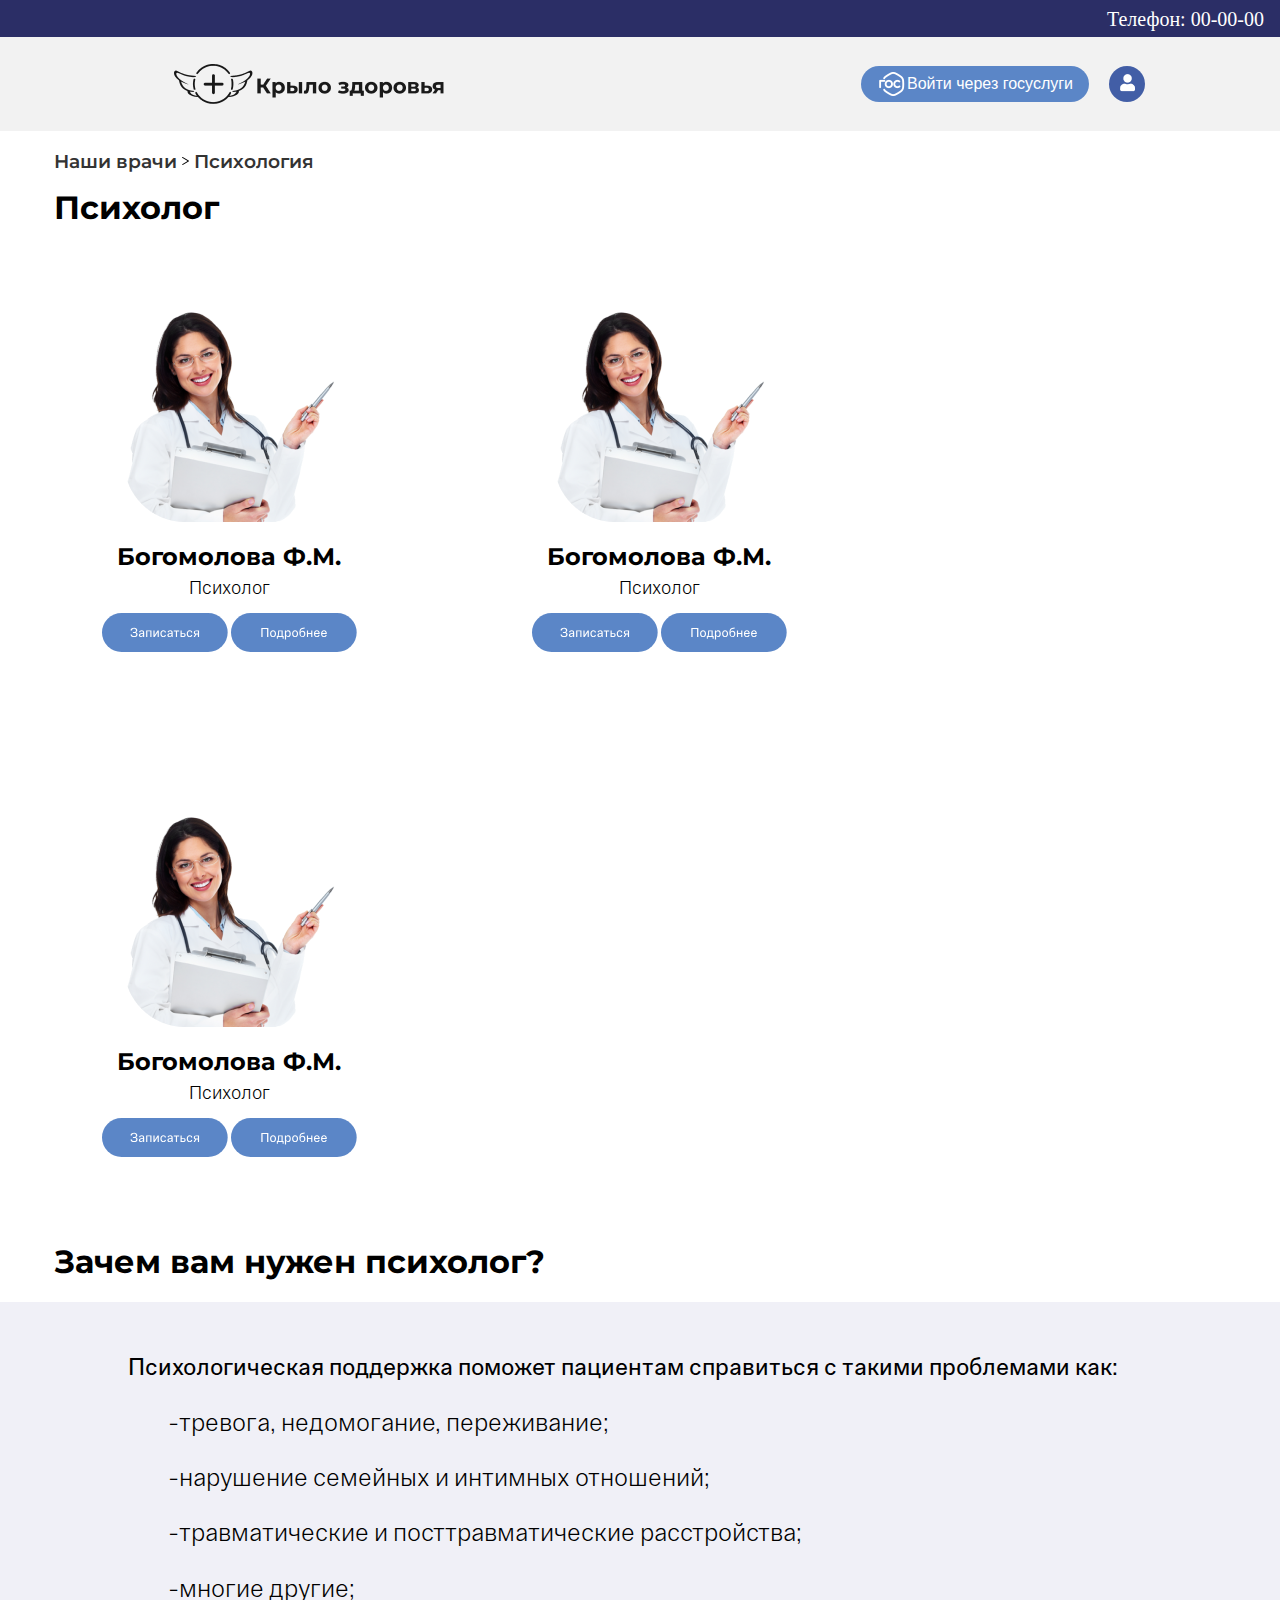
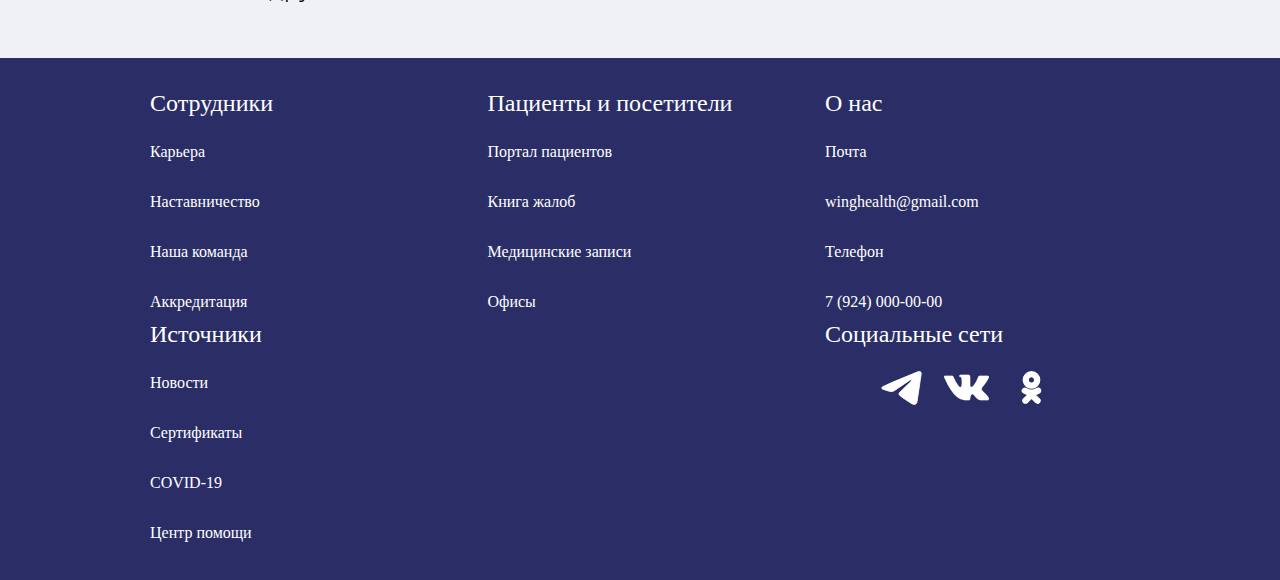
==== код/index2.html @ 6f48ab4c "Add files via upload" ====
<!DOCTYPE html>
<html lang="ru">
<head>
    <meta charset="UTF-8">
    <meta name="viewport" content="width=device-width, initial-scale=1.0">
    <title>Психология</title>
    <link rel="stylesheet" href="./style2.css">
    <link rel="stylesheet" href="./footer.css" />
    <link rel="stylesheet" href="./header.css" />
    <link rel="icon" href="./images/icooo.png" type="image/x-icon">
</head>
<body>
  <header class="header">
    <div class="header__phone-number">
      <span>Телефон: 00-00-00</span>
    </div>
    <section class="header__buttons">
      <img class="header__logo" src="./images/logo.png" alt="error" />
      <section class="header__buttons__right">
        <button class="button header__gosu-login">
          <img src="./images/gosu.svg" alt="error" />
          Войти через госуслуги
        </button>
        <button class="button header__login">
          <img src="./images/account.png" alt="error" />
        </button>
      </section>
    </section>
  </header>
    
    <main>
        <nav>
            <h3>Наши врачи</h3>
            <img src="./svg/arrow.svg">
            <h3>Психология</h3>
        </nav>
        <div class="Main_span">
            <h1>Психолог</h1>
        </div>
        <div class="doctors">
            <div class="doctors_one">
                <div class="doctors_one__image">
                    <img src="./images/dr.png">
                </div>
                <div class="doctors_one__spans">
                    <h2>Богомолова Ф.М.</h2>
                    <p id="psy">Психолог</p>
                </div>
                <div class="doctors_one__buttons">
                    <img src="./svg/write.svg" id="button">
                    <img src="./svg/more.svg" id="button">
                </div>
            </div>
            <div class="doctors_two">
                <div class="doctors_two__image">
                    <img src="./images/dr.png">
                </div>
                <div class="doctors_two__spans">
                    <h2>Богомолова Ф.М.</h2>
                    <p id="psy">Психолог</p>
                </div>
                <div class="doctors_two__buttons">
                    <img src="./svg/write.svg" id="button">
                    <img src="./svg/more.svg" id="button">
                </div>
            </div>
            <div class="doctors_three">
                <div class="doctors_three__image">
                    <img src="./images/dr.png">
                </div>
                <div class="doctors_three__spans">
                    <h2>Богомолова Ф.М.</h2>
                    <p id="psy">Психолог</p>
                </div>
                <div class="doctors_three__buttons">
                    <img src="./svg/write.svg" id="button">
                    <img src="./svg/more.svg" id="button">
                </div>
            </div>
        </div>
        <div class="Main1">
            <div class="Main1_span1">
                <h1>Зачем вам нужен психолог?</h1>
            </div>
            <div class="Main1_why">
                <h2 id="bigtext">Психологическая поддержка поможет пациентам справиться с такими проблемами как:</h2>
                <div class="Main1_why__order">
                    <ul>-тревога, недомогание, переживание;</ul>
                    <ul>-нарушение семейных и интимных отношений; </ul>
                    <ul>-травматические и посттравматические расстройства;</ul>
                    <ul>-многие другие;</ul>
                </div>
            </div>
        </div>
    </main>

    <footer class="footer">
        <section class="footer__links">
          <section class="links__block">
            <h3>Сотрудники</h3>
            <a href="">Карьера</a>
            <a href="">Наставничество</a>
            <a href="">Наша команда</a>
            <a href="">Аккредитация</a>
          </section>
          <section class="links__block">
            <h3>Пациенты и посетители</h3>
            <a href="">Портал пациентов</a>
            <a href="">Книга жалоб</a>
            <a href="">Медицинские записи</a>
            <a href="">Офисы</a>
          </section>
          <section class="links__block">
            <h3>О нас</h3>
            <span>Почта</span>
            <a href="">winghealth@gmail.com</a>
            <span>Телефон</span>
            <a href="">7 (924) 000-00-00</a>
          </section>
          <section class="links__block">
            <h3>Источники</h3>
            <a href="">Новости</a>
            <a href="">Сертификаты</a>
            <a href="">COVID-19</a>
            <a href="">Центр помощи</a>
          </section>
          <section class="links__block">
            <h3>Социальные сети</h3>
            <nav>
              <img src="./images/tg.svg" alt="error" />
              <img src="./images/vk.svg" alt="error" />
              <img src="./images/ok.svg" alt="error" />
            </nav>
          </section>
        </section>
      </footer>
</body>
</html>
---- код/style2.css ----
@font-face{
    font-family: MonsterattS;
    src: url("./fonts/Montserrat-SemiBold.ttf");
}
@font-face {
    font-family: MonsterattB;
    src: url("./fonts/Montserrat-Bold.ttf");
}
@font-face{
    font-family: FounderR;
    src: url("./fonts/Founder-Regular-BF64d30a7d71317.otf");
}
@font-face {
    font-family: FounderL;
    src: url('./fonts/Founder-Light-BF64d30a7d65af2.otf');
}
html{
    min-width: 680px;
}
body {
    font-family: Montserrat;
    margin: 0;
}
.button {
    transition: all 0.05s;
  }
  
  .button:hover {
    background-color: #b6baf9;
    cursor: pointer;
  }
  
  .button:active {
    transform: scale(0.98, 0.98);
  }
  
nav{
  display: flex;
  justify-content: flex-start;
  gap: 5px;
  font-family: "MonsterattS";
  color: #333333;
  margin-left: 6vh;
  font-size: 20;
}
.Main_span{
    font-family: "MonsterattB";
  color: #000000;
  margin-left: 6vh;
  font-size: 32;
  margin-top: -25px;
}

.doctors{
    margin-right: 9vh;
    margin-left: 6vh;
    display: flex;
    flex-wrap: wrap;
    gap: 80px;
    margin-top: 35px;
}
.doctors_one{
    padding-top: 50px;
    padding-bottom: 25px;
    display: flex;
    flex-direction: column;
    background-color: rgb(255, 255, 255);
    width: 350px;
    height: 350px;
    border: #000000;
    border-width: px;
    align-items: center;
}

.doctors_one__image{
    display: flex;
    align-items: center;
    
}

.doctors_one__spans{
    display: flex;
    flex-direction: column;
    align-items: center;
    font-family: 'MonsterattB';
}
#psy{
    position: relative;
    margin-top: -15px;
    font-family: 'FounderL';
    font-size: 14pt;
}
.doctors_one__buttons{
    display: flex;
    margin-top: -5px;
    gap: 3px;
}
.doctors_one:hover {
    box-shadow: 5px 5px 15px rgb(211, 211, 211);
  }
.doctors_one:active{
    transform: scale(0.9);
  }
  .doctors_two:active{
    transform: scale(0.9);
  }
  .doctors_three:active{
    transform: scale(0.9);
  }
.doctors_one__spans h2:hover{
    text-decoration: underline;
    text-decoration-thickness: 0;
}
#button:hover {
    filter: brightness(105%);
    cursor: pointer;
  }
.doctors_two{
    padding-top: 50px;
    padding-bottom: 25px;
    display: flex;
    flex-direction: column;
    background-color: rgb(255, 255, 255);
    width: 350px;
    height: 350px;
    border: #000000;
    align-items: center;
}

.doctors_two__image{
    display: flex;
    align-items: center;
    
}

.doctors_two__spans{
    display: flex;
    flex-direction: column;
    align-items: center;
    font-family: 'MonsterattB';
}

.doctors_two__buttons{
    display: flex;
    margin-top: -5px;
    gap: 3px;
}
.doctors_two:hover {
    box-shadow: 5px 5px 15px rgb(211, 211, 211);
  }
.doctors_two__spans h2:hover{
    text-decoration: underline;
    text-decoration-thickness: 0;
}
.doctors_three{
    padding-top: 50px;
    padding-bottom: 25px;
    display: flex;
    flex-direction: column;
    background-color: rgb(255, 255, 255);
    width: 350px;
    height: 350px;
    border: #000000;
    align-items: center;
}

.doctors_three__image{
    display: flex;
    align-items: center;
    
}

.doctors_three__spans{
    display: flex;
    flex-direction: column;
    align-items: center;
    font-family: 'MonsterattB';
}

.doctors_three__buttons{
    display: flex;
    margin-top: -5px;
    gap: 3px;
}
.doctors_three:hover {
    box-shadow: 5px 5px 15px rgb(211, 211, 211);
  }
.doctors_three__spans h2:hover{
    text-decoration: underline;
    text-decoration-thickness: 0;
}
.Main1_span1{
    font-family: "MonsterattB";
  color: #000000;
  margin-left: 6vh;
  font-size: 32;
  margin-top: 50px;
}
.Main1_why{
    background-color: #F0F0F7;
    width: 100%;
    box-sizing: border-box;
    padding: 30px;
    padding-left: 10%;
}
#bigtext{
    font-family: 'FounderR';
    font-weight: 300;
    font-size: 18pt;
}
.Main1_why__order{
    justify-content: space-between;
    font-family: 'FounderL';
    font-size: 9pt;
}
ul{
    font-family: 'FounderL';
    font-size: 19pt;
}
@media (min-height: 870px) and (max-height: 1867px){
    .Main1_why{
        justify-content: left;
    }
}
nav h3:hover{
    text-decoration: underline;
    text-decoration-thickness: 0;
    cursor: pointer;
}
---- код/footer.css ----
.footer {
  display: flex;
  flex-direction: column;
  width: 100%;
}

.footer__needs {
  align-items: center;
  justify-content: center;
  min-height: 345px;
  height: fit-content;
  background-color: #425ea6;
  display: flex;
  flex-direction: column;
  justify-content: space-between;
}

.footer__needs__top {
  display: flex;
  flex-direction: row;
  width: 80%;
  justify-content: space-between;
  margin-top: 32px;
}

.footer__needs__top div {
  text-align: end;
  color: #fff;
}

.footer__needs__top div span {
  font-size: 24px;
  font-weight: 400;
  line-height: 35px;
  letter-spacing: 0em;
  text-align: right;
}

.footer__needs__top div h3 {
  margin: 0;
  font-size: 32px;
  font-weight: 400;
  line-height: 35px;
  letter-spacing: 0em;
  text-align: right;
}

.footer__needs__buttom {
  width: fit-content;
  max-width: 90%;
  display: flex;
  flex-direction: column;
}

.footer__needs__buttom nav {
  display: flex;
  flex-wrap: wrap;
  gap: 18px;
  margin-bottom: 63px;
}

.footer__needs__buttom nav button {
  width: 176px;
  height: 70px;
  background-color: #2b2e66;
  color: #fff;
  border: 0;
  border-radius: 5px;

  font-size: 16px;
  font-weight: 400;
  line-height: 22px;
  letter-spacing: 0em;
  text-align: center;
}

.footer__needs__buttom h3 {
  color: #fff;
  font-size: 22px;
  font-weight: 700;
  line-height: 29px;
  letter-spacing: 0em;
  text-align: left;
}

.footer__links {
  min-height: 346px;
  height: fit-content;
  background-color: #2b2e66;
  display: flex;
  flex-direction: row;
  flex-wrap: wrap;
  justify-content: space-between;
  box-sizing: border-box;
  padding: 30px 20px;
}

.links__block {
  width: 45%;
  display: flex;
  flex-direction: column;
  gap: 15px;
}

.links__block h3 {
  margin: 0;
  font-size: 24px;
  font-weight: 500;
  line-height: 31px;
  letter-spacing: 0em;
  text-align: left;
  color: #fff;
}

.links__block a,
.links__block span {
  margin: 0;
  font-size: 16px;
  font-weight: 300;
  line-height: 35px;
  letter-spacing: 0em;
  text-align: left;
  color: #fff;
  text-decoration: none;
}

.links__block img {
  height: auto;
  width: 45px;
  color: #fff;
}

.links__block nav {
  display: flex;
  flex-direction: row;
  gap: 20px;
}

@media screen and (min-width: 850px) {
  .footer__links {
    padding: 30px 150px;
  }

  .links__block {
    width: 305px;
  }
}
---- код/header.css ----
.header {
  display: flex;
  flex-direction: column;
  margin: 0;
  width: 100%;
  flex-shrink: 0;
}

.header__phone-number {
  height: 37px;
  background-color: #2b2e66;
  display: flex;
  justify-content: end;
  align-items: center;
}

.header__phone-number span {
  margin-right: 16px;
  font-size: 20px;
  font-weight: 300;
  line-height: 14px;
  letter-spacing: 0em;
  text-align: right;

  color: #ffffff;
}

.header__buttons {
  box-sizing: border-box;
  padding: 0 20px;
  height: 94px;
  background-color: #f2f2f2;
  display: flex;
  flex-direction: row;
  align-items: center;
  justify-content: space-between;
}

.header__gosu-login {
  display: flex;
  align-items: center;
  justify-content: center;
  color: #fff;
  font-size: 16px;
  font-weight: 300;
  line-height: 14px;
  letter-spacing: 0em;
  text-align: right;
}

.header__buttons__right {
  display: flex;
  flex-direction: row;
  align-items: center;
  gap: 20px;
}

.header__gosu-login {
  width: 228px;
  height: 36px;
  border-radius: 30px;
  border: 0;
  background-color: #5b86c7;
}

.header__login {
  width: 36px;
  height: 36px;
  border-radius: 30px;
  border: 0;
  background-color: #425ea6;
}

@media screen and (min-width: 850px) {
  .header__logo {
    margin-left: 174px;
  }

  .header__buttons__right {
    margin-right: 135px;
  }

  .header__buttons {
    padding: 0;
  }
}
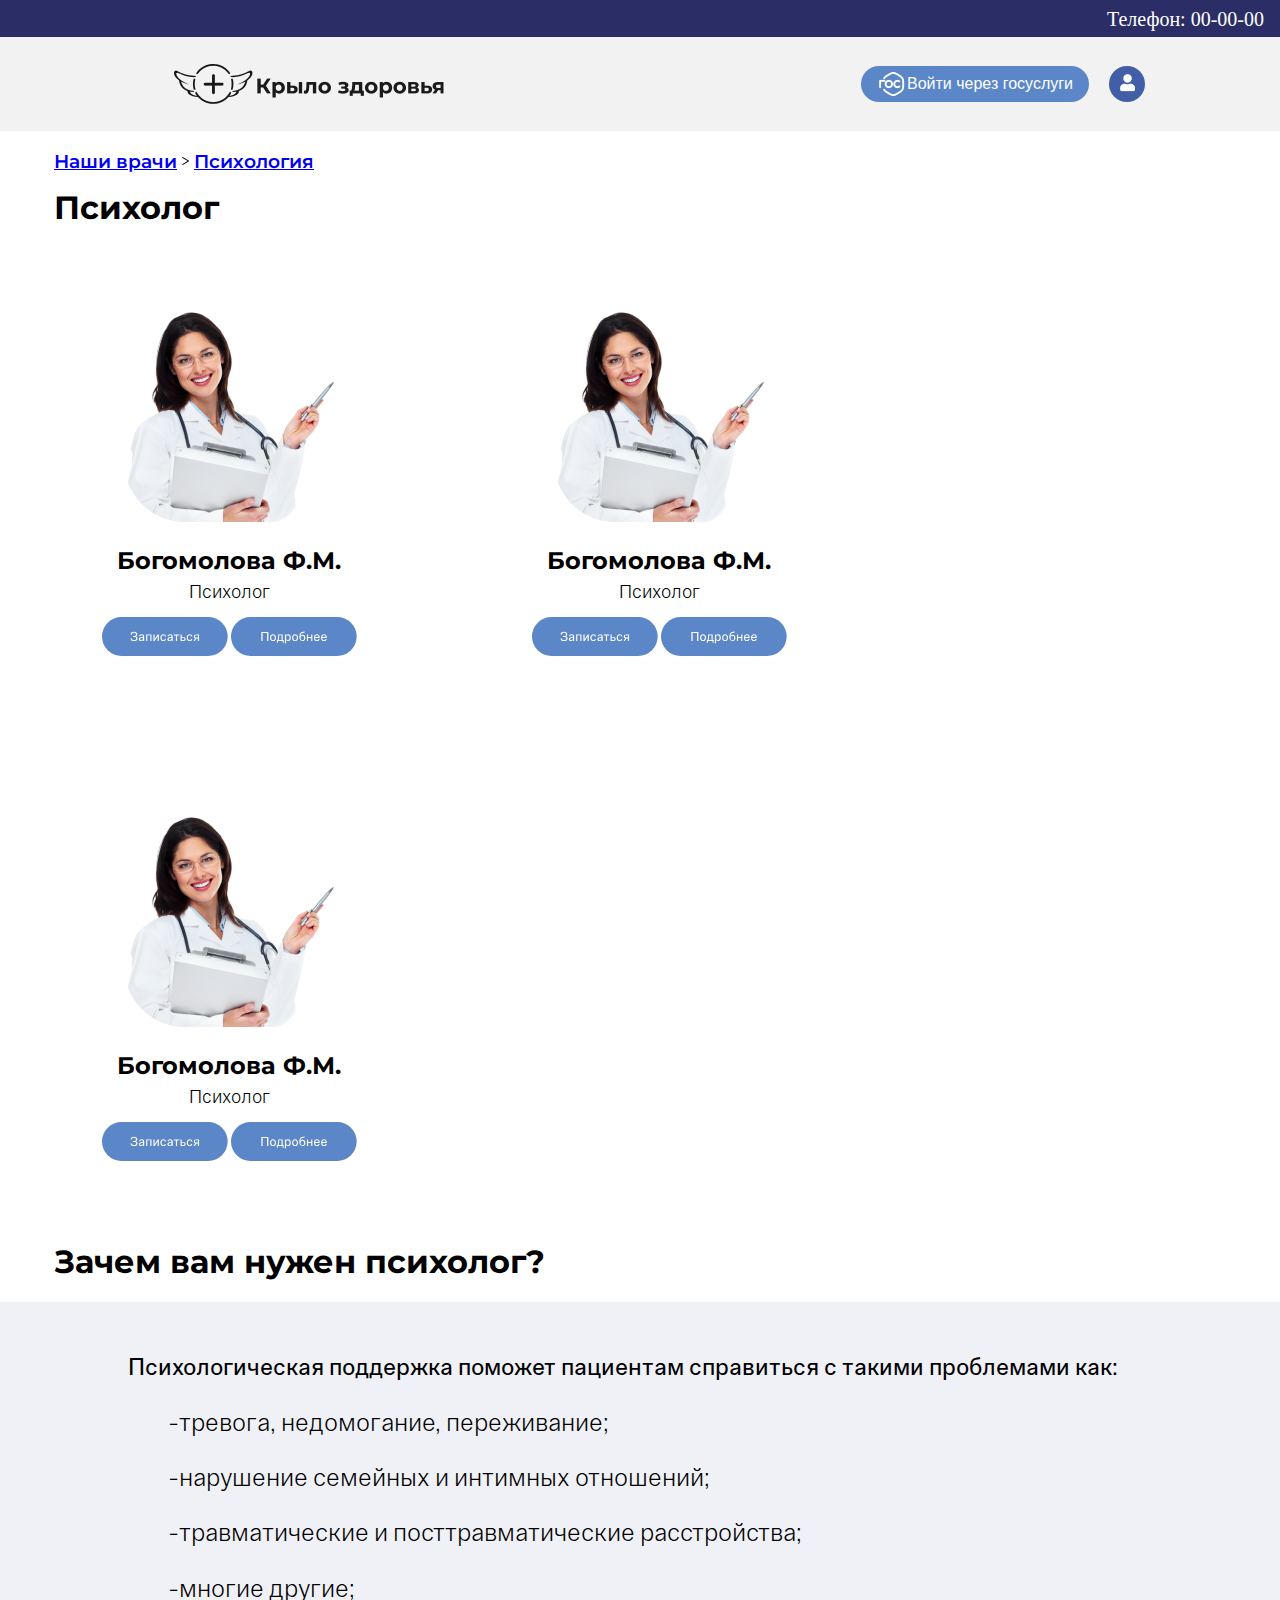
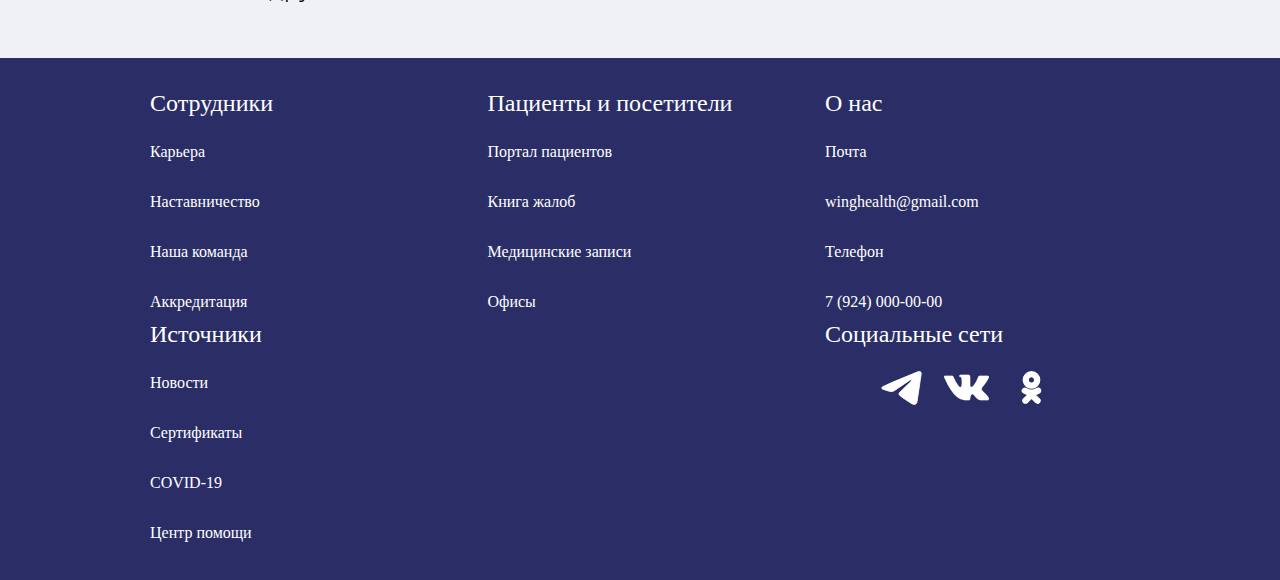
==== commit c928fb43: "Add files via upload" ====
--- a/код/index2.html
+++ b/код/index2.html
@@ -30,9 +30,9 @@
     
     <main>
         <nav>
-            <h3>Наши врачи</h3>
+          <a href="./index.html"><h3>Наши врачи</h3></a>
             <img src="./svg/arrow.svg">
-            <h3>Психология</h3>
+            <a href="./index2.html"><h3>Психология</h3></a>
         </nav>
         <div class="Main_span">
             <h1>Психолог</h1>
@@ -40,7 +40,7 @@
         <div class="doctors">
             <div class="doctors_one">
                 <div class="doctors_one__image">
-                    <img src="./images/dr.png">
+                  <a href="./index3.html"><img src="./images/dr.png"></a>
                 </div>
                 <div class="doctors_one__spans">
                     <h2>Богомолова Ф.М.</h2>
@@ -53,7 +53,7 @@
             </div>
             <div class="doctors_two">
                 <div class="doctors_two__image">
-                    <img src="./images/dr.png">
+                  <a href="./index3.html"><img src="./images/dr.png"></a>
                 </div>
                 <div class="doctors_two__spans">
                     <h2>Богомолова Ф.М.</h2>
@@ -66,7 +66,7 @@
             </div>
             <div class="doctors_three">
                 <div class="doctors_three__image">
-                    <img src="./images/dr.png">
+                  <a href="./index3.html"><img src="./images/dr.png"></a>
                 </div>
                 <div class="doctors_three__spans">
                     <h2>Богомолова Ф.М.</h2>
